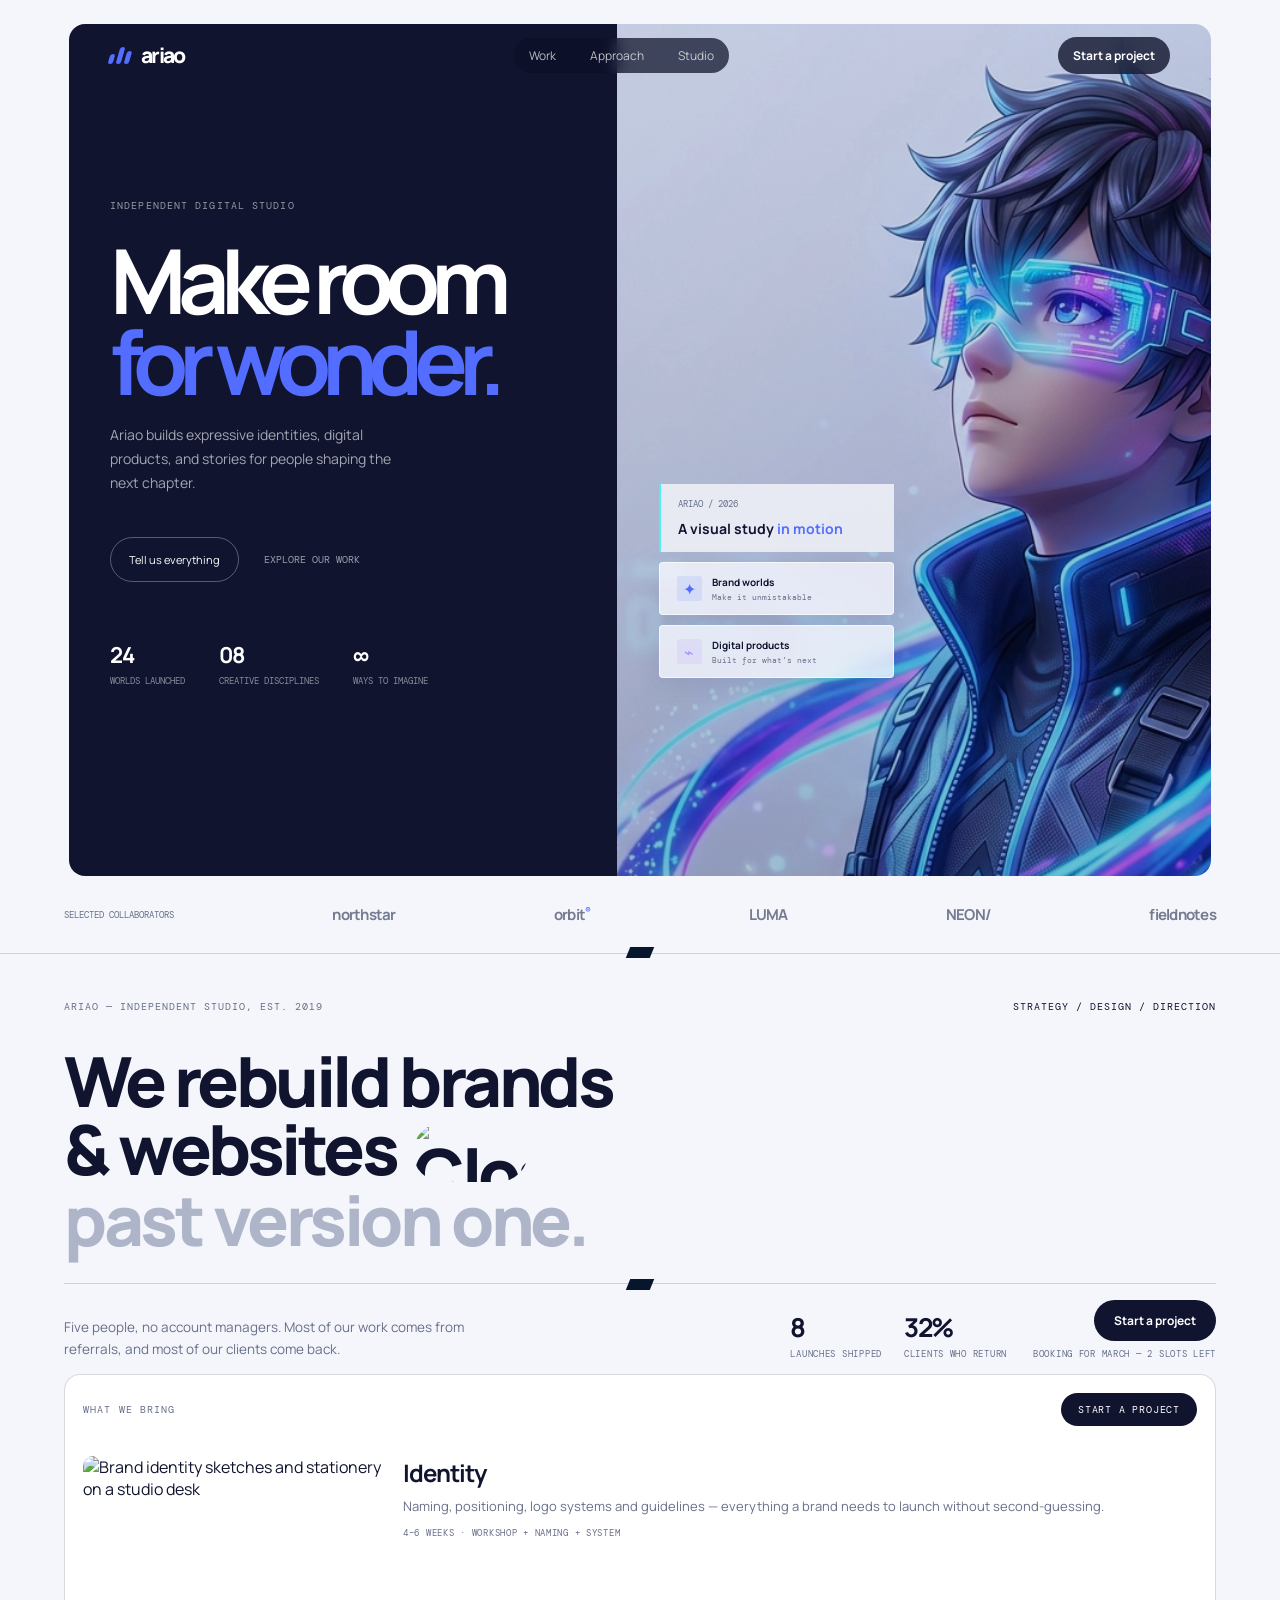
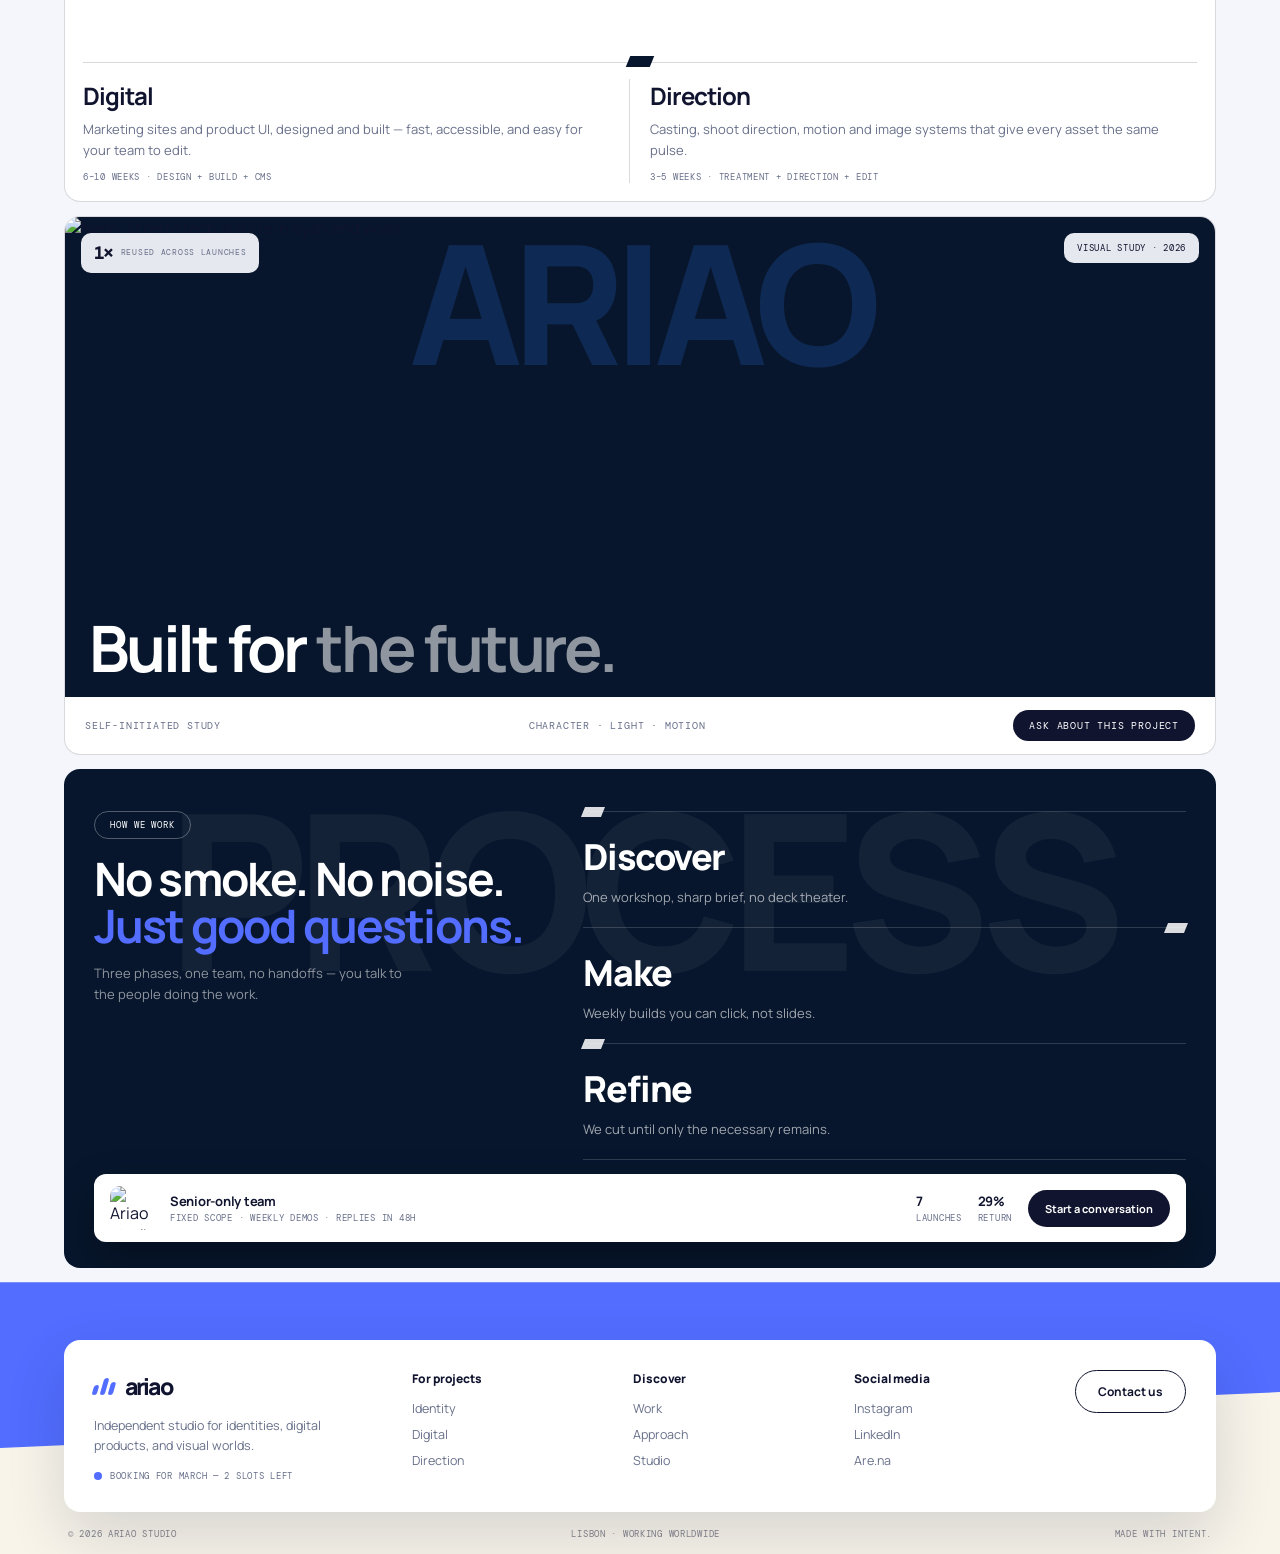
==== index.html @ 0fd0bdd4 "feat: add homepage" ====
<!doctype html>
<html lang="en">
  <head>
    <meta charset="UTF-8" />
    <meta name="viewport" content="width=device-width, initial-scale=1.0" />
    <meta name="description" content="Ariao is an independent studio for identities, digital products, and visual worlds." />
    <title>Ariao | Independent studio</title>
    <link rel="preconnect" href="https://fonts.googleapis.com" />
    <link rel="preconnect" href="https://fonts.gstatic.com" crossorigin />
    <link href="https://fonts.googleapis.com/css2?family=DM+Mono:wght@400;500&family=Manrope:wght@400;500;600;700;800&display=swap" rel="stylesheet" />
    <link rel="stylesheet" href="styles.css" />
  </head>
  <body>
    <div class="scroll-progress" aria-hidden="true"></div>
    <header class="topbar">
      <a class="logo" href="index.html"><span class="logo-symbol"><i></i><i></i><i></i></span>ariao</a>
      <input type="checkbox" id="nav-toggle" class="nav-toggle" aria-hidden="true" />
      <label for="nav-toggle" class="nav-burger" aria-label="Toggle navigation"><span></span><span></span><span></span></label>
      <nav aria-label="Primary navigation"><a href="work.html">Work</a><a href="approach.html">Approach</a><a href="studio.html">Studio</a></nav>
      <a class="contact-link" href="contact.html">Start a project</a>
    </header>

    <main id="home">
      <section class="hero">
        <div class="hero-intro">
          <p class="kicker">Independent digital studio</p>
          <h1>Make room<br /><span>for wonder.</span></h1>
          <p class="hero-description">Ariao builds expressive identities, digital products, and stories for people shaping the next chapter.</p>
          <div class="hero-actions"><a class="pill-link" href="contact.html">Tell us everything</a><a class="hero-work-link" href="work.html">Explore our work</a></div>
          <div class="hero-stats"><div><strong>24</strong><span>worlds launched</span></div><div><strong>08</strong><span>creative disciplines</span></div><div><strong>∞</strong><span>ways to imagine</span></div></div>
        </div>
        <div class="hero-visual">
          <img src="hero-character.jpg" alt="Futuristic character with luminous blue and magenta trails" />
          <div class="visual-stack">
            <div class="visual-caption"><span>Ariao / 2026</span><strong>A visual study <em>in motion</em></strong></div>
            <div class="floating-card card-brand"><span class="card-icon">✦</span><span><b>Brand worlds</b><small>Make it unmistakable</small></span></div>
            <div class="floating-card card-digital"><span class="card-icon">⌁</span><span><b>Digital products</b><small>Built for what’s next</small></span></div>
          </div>
        </div>
      </section>

      <section class="collaborators" aria-label="Selected collaborators">
        <span>Selected collaborators</span>
        <strong>northstar</strong><strong>orbit<small>®</small></strong><strong>LUMA</strong><strong>NEON/</strong><strong>fieldnotes</strong>
      </section>

      <section class="st reveal" id="studio">
        <p class="st-kicker">Ariao — independent studio, est. 2019 <span>Strategy / Design / Direction</span></p>
        <h2 class="st-title">
          <span>We rebuild brands</span>
          <span>&amp; websites <img class="st-inline" src="https://images.unsplash.com/photo-1558655146-9f40138edfeb?q=80&w=400&auto=format&fit=crop" alt="Close-up of brand identity work on a studio desk" loading="lazy" /></span>
          <span class="st-faint">past version one.</span>
        </h2>
        <div class="st-row">
          <p>Five people, no account managers. Most of our work comes from referrals, and most of our clients come back.</p>
          <span class="st-stats">
            <span><b>24</b><small>launches shipped</small></span>
            <span><b>95%</b><small>clients who return</small></span>
          </span>
          <span class="st-book">
            <a class="st-cta" href="contact.html">Start a project</a>
            <small>Booking for March — 2 slots left</small>
          </span>
        </div>
      </section>

      <section class="sv reveal" id="services">
        <div class="sv-panel">
          <div class="sv-head">
            <p class="kicker">What we bring</p>
            <a class="sv-cta" href="contact.html">Start a project</a>
          </div>
          <article class="sv-feat">
            <img src="https://images.unsplash.com/photo-1561070791-2526d30994b5?q=80&w=800&auto=format&fit=crop" alt="Brand identity sketches and stationery on a studio desk" loading="lazy" />
            <div>
              <h3>Identity</h3>
              <p>Naming, positioning, logo systems and guidelines — everything a brand needs to launch without second-guessing.</p>
              <span>4–6 weeks · Workshop + naming + system</span>
            </div>
          </article>
          <div class="sv-duo">
            <article>
              <h3>Digital</h3>
              <p>Marketing sites and product UI, designed and built — fast, accessible, and easy for your team to edit.</p>
              <span>6–10 weeks · Design + build + CMS</span>
            </article>
            <article>
              <h3>Direction</h3>
              <p>Casting, shoot direction, motion and image systems that give every asset the same pulse.</p>
              <span>3–5 weeks · Treatment + direction + edit</span>
            </article>
          </div>
        </div>
      </section>

      <section class="wk reveal" id="work">
        <div class="wk-panel">
          <div class="wk-cover">
            <img src="https://images.unsplash.com/photo-1550745165-9bc0b252726f?q=80&w=1400&auto=format&fit=crop" alt="Neon-lit retro tech still life in cyan and violet" />
            <span class="wk-giant" aria-hidden="true">ARIAO</span>
            <span class="wk-chip wk-chip-a"><b>3×</b><small>reused across launches</small></span>
            <span class="wk-chip wk-chip-b">visual study · 2026</span>
            <h2>Built for <i>the future.</i></h2>
          </div>
          <div class="wk-meta">
            <span>Self-initiated study</span>
            <span>Character · Light · Motion</span>
            <a href="mailto:hello@ariao.studio">Ask about this project</a>
          </div>
        </div>
      </section>

      <section class="ap reveal" id="approach">
        <div class="ap-panel">
          <span class="ap-word" aria-hidden="true">PROCESS</span>
          <div class="ap-body">
            <div class="ap-head">
              <p class="ap-pill">How we work</p>
              <h2>No smoke. No noise. <i>Just good questions.</i></h2>
              <p class="ap-sub">Three phases, one team, no handoffs — you talk to the people doing the work.</p>
            </div>
            <div class="ap-steps">
              <div class="ap-step"><div>
                  <span>Discover</span>
                  <p>One workshop, sharp brief, no deck theater.</p>
                </div>
              </div>
              <div class="ap-step"><div>
                  <span>Make</span>
                  <p>Weekly builds you can click, not slides.</p>
                </div>
              </div>
              <div class="ap-step"><div>
                  <span>Refine</span>
                  <p>We cut until only the necessary remains.</p>
                </div>
              </div>
            </div>
          </div>
          <div class="ap-proof">
            <img src="https://images.unsplash.com/photo-1522071820081-009f0129c71c?q=80&w=200&auto=format&fit=crop" alt="Ariao studio team at work" loading="lazy" />
            <span class="ap-who"><b>Senior-only team</b><small>Fixed scope · Weekly demos · Replies in 48h</small></span>
            <span class="ap-num ap-n1"><b>24</b><small>launches</small></span>
            <span class="ap-num ap-n2"><b>95%</b><small>return</small></span>
            <a href="contact.html">Start a conversation</a>
          </div>
        </div>
      </section>
    </main>

    <footer id="contact">
      <div class="ft-card">
        <div class="ft-brand">
          <a class="logo" href="index.html"><span class="logo-symbol"><i></i><i></i><i></i></span>ariao</a>
          <p>Independent studio for identities, digital products, and visual worlds.</p>
          <span class="ft-slot"><i></i>Booking for March — 2 slots left</span>
        </div>
        <div class="ft-col">
          <h4>For projects</h4>
          <a href="#services">Identity</a>
          <a href="#services">Digital</a>
          <a href="#services">Direction</a>
        </div>
        <div class="ft-col">
          <h4>Discover</h4>
          <a href="work.html">Work</a>
          <a href="approach.html">Approach</a>
          <a href="studio.html">Studio</a>
        </div>
        <div class="ft-col">
          <h4>Social media</h4>
          <a href="#">Instagram</a>
          <a href="#">LinkedIn</a>
          <a href="#">Are.na</a>
        </div>
        <a class="ft-contact" href="mailto:hello@ariao.studio">Contact us</a>
      </div>
      <div class="ft-bottom"><span>© 2026 Ariao Studio</span><span>Lisbon · Working worldwide</span><span>Made with intent.</span></div>
    </footer>
    <button class="to-top" type="button" aria-label="Scroll to top"><span>0%</span></button>
    <script src="script.js"></script>
  </body>
</html>
---- styles.css ----
:root {
  --text-primary: #10142f;
  --surface-dark: #07162c;
  --bg-page: #f4f6fb;
  --text-muted: #68708a;
  --accent-blue: #526dff;
  --accent-cyan: #4cf1ef;
  --accent-violet: #a88dff;
  --border-light: rgba(16, 20, 47, .16);
  --border-on-dark: rgba(255, 255, 255, .16);
}

* {
  box-sizing: border-box;
}

html {
  scroll-behavior: smooth;
}

body {
  margin: 0;
  background: var(--bg-page);
  color: var(--text-primary);
  font-family: Manrope, sans-serif;
}

a {
  color: inherit;
  text-decoration: none;
}

.scroll-progress {
  position: fixed;
  z-index: 20;
  top: 0;
  left: 0;
  width: 0;
  height: 3px;
  background: linear-gradient(90deg, var(--accent-blue), var(--accent-cyan));
  transition: width .08s linear;
}

/* ---------- Topbar (approved) ---------- */
.topbar {
  position: absolute;
  z-index: 10;
  top: 24px;
  left: 5vw;
  width: 90vw;
  height: 62px;
  padding: 0 3.5vw;
  display: flex;
  align-items: center;
  justify-content: space-between;
  color: #fff;
  font-size: 12px;
}

.logo {
  display: flex;
  align-items: center;
  gap: 10px;
  font-size: 21px;
  font-weight: 800;
  letter-spacing: -.08em;
}

.logo-symbol {
  display: flex;
  gap: 3px;
  align-items: end;
  transform: skew(-16deg);
}

.logo-symbol i {
  display: block;
  width: 5px;
  border-radius: 4px;
  background: var(--accent-blue);
}

.logo-symbol i:nth-child(1) {
  height: 10px;
}

.logo-symbol i:nth-child(2) {
  height: 17px;
}

.logo-symbol i:nth-child(3) {
  height: 13px;
}

nav {
  display: flex;
  gap: 34px;
  padding: 9px 15px;
  border-radius: 999px;
  background: rgba(12, 16, 40, .72);
  color: rgba(255, 255, 255, .72);
  backdrop-filter: blur(8px);
}

nav a:hover {
  color: #fff;
}

.contact-link {
  padding: 10px 15px;
  border-radius: 999px;
  background: rgba(12, 16, 40, .78);
  font-weight: 700;
  backdrop-filter: blur(8px);
}

.nav-toggle,
.nav-burger {
  display: none;
}

/* ---------- Hero (approved) ---------- */
.hero {
  margin: 24px 5vw 0;
  height: calc(100vh - 48px);
  min-height: 620px;
  display: grid;
  grid-template-columns: 43% 57%;
  border-radius: 16px;
  overflow: hidden;
  animation: hero-in .8s cubic-bezier(.2, .75, .25, 1) both;
}

.hero-intro {
  padding: clamp(120px, 18vh, 175px) 8vw 35px 5vw;
  background: var(--text-primary);
  color: #fff;
}

.kicker {
  margin: 0;
  font: 10px "DM Mono", monospace;
  letter-spacing: .11em;
  text-transform: uppercase;
  color: var(--text-muted);
}

.hero .kicker {
  color: rgba(255, 255, 255, .56);
}

h1 {
  margin: clamp(28px, 5vh, 43px) 0 25px;
  font-size: clamp(58px, 7.4vw, 108px);
  line-height: .86;
  letter-spacing: -.1em;
}

h1 span,
h2 i {
  font-style: normal;
  color: var(--accent-blue);
}

.hero-description {
  max-width: 285px;
  color: rgba(255, 255, 255, .62);
  font-size: 14px;
  line-height: 1.7;
}

.hero-actions {
  display: flex;
  align-items: center;
  gap: 25px;
}

.pill-link {
  display: inline-flex;
  align-items: center;
  gap: 24px;
  margin-top: 28px;
  padding: 14px 18px;
  border: 1px solid rgba(255, 255, 255, .3);
  border-radius: 999px;
  font-size: 11px;
  transition: background .25s, transform .25s;
}

.pill-link:hover {
  background: var(--accent-blue);
  transform: translateY(-3px);
}

.pill-link span {
  color: var(--accent-blue);
  font-size: 17px;
}

.hero-work-link {
  margin-top: 28px;
  color: rgba(255, 255, 255, .58);
  font: 10px "DM Mono", monospace;
  text-transform: uppercase;
}

.hero-stats {
  display: flex;
  gap: 34px;
  margin-top: clamp(35px, 7vh, 72px);
}

.hero-stats div {
  display: grid;
  gap: 5px;
}

.hero-stats strong {
  font-size: 22px;
  letter-spacing: -.07em;
}

.hero-stats span {
  font: 9px "DM Mono", monospace;
  color: rgba(255, 255, 255, .5);
  text-transform: uppercase;
}

.hero-visual {
  position: relative;
  overflow: hidden;
  background: #dbe1f3;
}

.hero-visual:after {
  content: "";
  position: absolute;
  inset: 0;
  background: linear-gradient(180deg, rgba(70, 81, 160, .05), rgba(14, 20, 59, .17));
}

.hero-visual img {
  width: 100%;
  height: 108%;
  object-fit: cover;
  object-position: 63% center;
  mix-blend-mode: multiply;
  animation: visual-drift 12s ease-in-out infinite alternate;
}

.visual-stack {
  position: absolute;
  z-index: 2;
  left: 7%;
  top: 54%;
  width: 235px;
  display: grid;
  gap: 10px;
}

.visual-caption {
  padding: 14px 17px;
  border-left: 2px solid var(--accent-cyan);
  background: rgba(244, 246, 251, .82);
  backdrop-filter: blur(8px);
  display: grid;
  gap: 9px;
  color: var(--text-primary);
}

.visual-caption span {
  font: 9px "DM Mono", monospace;
  text-transform: uppercase;
  color: var(--text-muted);
}

.visual-caption strong {
  font-size: 14px;
}

.visual-caption em {
  color: var(--accent-blue);
  font-style: normal;
}

.floating-card {
  display: flex;
  align-items: center;
  gap: 10px;
  width: 100%;
  padding: 12px 17px;
  border: 1px solid rgba(255, 255, 255, .65);
  border-radius: 4px;
  background: rgba(248, 249, 255, .78);
  box-shadow: 0 8px 25px rgba(34, 38, 93, .1);
  backdrop-filter: blur(10px);
  color: var(--text-primary);
}

.floating-card .card-icon {
  display: grid;
  place-items: center;
  width: 25px;
  height: 25px;
  border-radius: 3px;
  background: rgba(82, 114, 255, .12);
  color: var(--accent-blue);
}

.floating-card span:not(.card-icon) {
  display: grid;
  gap: 3px;
}

.floating-card b {
  font-size: 10px;
}

.floating-card small {
  font: 8px "DM Mono", monospace;
  color: var(--text-muted);
}

.card-digital .card-icon {
  background: rgba(168, 141, 255, .13);
  color: var(--accent-violet);
}

/* ---------- Collaborators (approved) ---------- */
.collaborators {
  display: flex;
  align-items: center;
  justify-content: space-between;
  padding: 28px 5vw;
  border-bottom: 1px solid var(--border-light);
  font-size: 15px;
  color: #747b90;
}

.collaborators>span {
  font: 9px "DM Mono", monospace;
  text-transform: uppercase;
  color: var(--text-muted);
}

.collaborators strong {
  font-weight: 700;
  letter-spacing: -.05em;
}

.collaborators small {
  color: var(--accent-blue);
  font-size: 9px;
  vertical-align: top;
}

/* ---------- Shared section shell ---------- */
.st,
.sv,
.wk,
.ap {
  padding: 14px 5vw 0;
}

.reveal {
  opacity: 0;
  transform: translateY(35px);
  transition: opacity .8s ease, transform .8s cubic-bezier(.2, .75, .25, 1);
}

.reveal.is-visible {
  opacity: 1;
  transform: none;
}

/* ---------- Statement (inspo: giant type, inline image, proof row) ---------- */
.st {
  padding-top: 46px;
}

.st-kicker {
  display: flex;
  justify-content: space-between;
  gap: 12px;
  margin: 0 0 22px;
  padding-bottom: 12px;
  font: 10px "DM Mono", monospace;
  letter-spacing: .1em;
  text-transform: uppercase;
  color: var(--text-muted);
}

.st-kicker span {
  color: var(--text-primary);
}

.st-title {
  margin: 0;
  font-size: clamp(34px, 5.4vw, 74px);
  font-weight: 800;
  line-height: .98;
  letter-spacing: -.05em;
}

.st-title>span {
  display: block;
}

.st-faint {
  color: #aeb5c9;
}

.st-inline {
  display: inline-block;
  width: clamp(74px, 9vw, 130px);
  height: clamp(38px, 4.6vw, 64px);
  object-fit: cover;
  border-radius: 999px;
  vertical-align: middle;
  margin: 0 6px;
  transform: translateY(-4px);
}

.st-row {
  display: grid;
  grid-template-columns: 1.4fr auto auto;
  gap: 26px;
  align-items: end;
  margin-top: 30px;
  padding-top: 16px;
  border-top: 1px solid var(--border-light);
}

.st-row>p {
  max-width: 430px;
  margin: 0;
  font-size: 13.5px;
  line-height: 1.65;
  color: var(--text-muted);
}

.st-stats {
  display: flex;
  gap: 22px;
}

.st-stats>span {
  display: grid;
  gap: 3px;
}

.st-stats b {
  font-size: 26px;
  letter-spacing: -.05em;
}

.st-stats small,
.st-book small {
  font: 9px "DM Mono", monospace;
  text-transform: uppercase;
  letter-spacing: .08em;
  color: var(--text-muted);
}

.st-book {
  display: grid;
  gap: 7px;
  justify-items: end;
  text-align: right;
}

.st-cta {
  display: inline-block;
  padding: 12px 20px;
  border-radius: 999px;
  background: var(--text-primary);
  color: #fff;
  font-size: 12px;
  font-weight: 700;
  transition: background .2s, transform .2s;
}

.st-cta:hover {
  background: var(--accent-blue);
  transform: translateY(-2px);
}

/* ---------- Services (inspo: feature card grid) ---------- */
.sv-panel {
  border: 1px solid var(--border-light);
  border-radius: 16px;
  background: #fff;
  padding: 18px;
}

.sv-head {
  display: flex;
  align-items: center;
  justify-content: space-between;
  gap: 12px;
  padding-bottom: 14px;
}

.sv-cta {
  padding: 10px 17px;
  border-radius: 999px;
  background: var(--text-primary);
  color: #fff;
  font: 10px "DM Mono", monospace;
  text-transform: uppercase;
  letter-spacing: .08em;
  transition: background .2s;
}

.sv-cta:hover {
  background: var(--accent-blue);
}

.sv-feat {
  display: grid;
  grid-template-columns: 300px 1fr;
  gap: 20px;
  margin-top: 16px;
  padding-bottom: 16px;
  border-bottom: 1px solid var(--border-light);
}

.sv-feat img {
  width: 100%;
  height: 190px;
  object-fit: cover;
  border-radius: 10px;
  display: block;
}

.sv-feat h3,
.sv-duo h3 {
  margin: 0 0 7px;
  font-size: 24px;
  letter-spacing: -.04em;
}

.sv-feat p,
.sv-duo p {
  margin: 0;
  font-size: 13px;
  line-height: 1.6;
  color: var(--text-muted);
}

.sv-feat span,
.sv-duo span {
  display: block;
  margin-top: 10px;
  font: 9px "DM Mono", monospace;
  text-transform: uppercase;
  letter-spacing: .08em;
  color: var(--text-muted);
}

.sv-duo {
  display: grid;
  grid-template-columns: 1fr 1fr;
  gap: 20px;
  margin-top: 16px;
}

.sv-duo article {
  padding-right: 20px;
  border-right: 1px solid var(--border-light);
}

.sv-duo article:last-child {
  border-right: 0;
  padding-right: 0;
}

/* ---------- Work (inspo: full-bleed cover, giant wordmark, floating chips) ---------- */
.wk-panel {
  border: 1px solid var(--border-light);
  border-radius: 16px;
  overflow: hidden;
  background: #fff;
}

.wk-cover {
  position: relative;
  height: min(56vw, 480px);
  overflow: hidden;
  background: var(--surface-dark);
}

.wk-cover>img {
  width: 100%;
  height: 100%;
  object-fit: cover;
  display: block;
  transition: transform .5s;
}

.wk-cover:hover>img {
  transform: scale(1.03);
}

.wk-giant {
  position: absolute;
  top: 2px;
  left: 0;
  right: 0;
  text-align: center;
  font-size: clamp(70px, 13vw, 180px);
  font-weight: 800;
  letter-spacing: -.06em;
  line-height: 1;
  color: rgba(255, 255, 255, .9);
  pointer-events: none;
  user-select: none;
  mix-blend-mode: overlay;
}

.wk-chip {
  position: absolute;
  z-index: 2;
  top: 16px;
  display: flex;
  align-items: center;
  gap: 8px;
  padding: 9px 13px;
  border-radius: 10px;
  background: rgba(244, 246, 251, .94);
  backdrop-filter: blur(6px);
  font: 9px "DM Mono", monospace;
  text-transform: uppercase;
  letter-spacing: .08em;
}

.wk-chip b {
  font-size: 17px;
  letter-spacing: -.04em;
}

.wk-chip small {
  color: var(--text-muted);
}

.wk-chip-a {
  left: 16px;
}

.wk-chip-b {
  right: 16px;
}

.wk-cover h2 {
  position: absolute;
  z-index: 2;
  left: 24px;
  bottom: 18px;
  margin: 0;
  font-size: clamp(34px, 5vw, 64px);
  line-height: .95;
  letter-spacing: -.05em;
  color: #fff;
}

.wk-cover h2 i {
  color: #fff;
  opacity: .55;
}

.wk-meta {
  display: flex;
  align-items: center;
  justify-content: space-between;
  gap: 14px;
  padding: 13px 20px;
  font: 10px "DM Mono", monospace;
  text-transform: uppercase;
  letter-spacing: .08em;
  color: var(--text-muted);
}

.wk-meta a {
  padding: 9px 16px;
  border-radius: 999px;
  background: var(--text-primary);
  color: #fff;
  transition: background .2s;
}

.wk-meta a:hover {
  background: var(--accent-blue);
}

/* ---------- Approach (deep navy panel, giant ghost wordmark, editorial split, hairline step rows) ---------- */
.ap-panel {
  position: relative;
  overflow: hidden;
  background: #07162c;
  color: #fff;
  border-radius: 16px;
  padding: 42px 30px 26px;
}

.ap-word {
  position: absolute;
  top: 10px;
  left: 50%;
  transform: translateX(-50%);
  font-size: clamp(96px, 17vw, 230px);
  font-weight: 800;
  letter-spacing: -.06em;
  line-height: 1;
  color: rgba(255, 255, 255, .055);
  pointer-events: none;
  user-select: none;
  white-space: nowrap;
}

.ap-body {
  position: relative;
  z-index: 1;
  display: grid;
  grid-template-columns: .85fr 1.15fr;
  gap: 44px;
  align-items: start;
}

.ap-pill {
  display: inline-block;
  margin: 0;
  padding: 7px 15px;
  border: 1px solid rgba(255, 255, 255, .3);
  border-radius: 999px;
  font: 9px "DM Mono", monospace;
  text-transform: uppercase;
  letter-spacing: .1em;
}

.ap-panel h2 {
  margin: 16px 0 0;
  font-size: clamp(28px, 3.6vw, 48px);
  line-height: 1.02;
  letter-spacing: -.04em;
}

.ap-sub {
  max-width: 330px;
  margin: 14px 0 0;
  font-size: 13px;
  line-height: 1.6;
  color: rgba(255, 255, 255, .55);
}

.ap-steps {
  position: relative;
  z-index: 1;
}

.ap-step {
  padding: 20px 0;
  border-top: 1px solid rgba(255, 255, 255, .16);
  transition: padding-left .25s, background .25s;
}

.ap-step:last-child {
  border-bottom: 1px solid rgba(255, 255, 255, .16);
}

.ap-step:hover {
  padding-left: 12px;
  background: rgba(255, 255, 255, .04);
}

.ap-step span {
  display: block;
  font-size: clamp(24px, 2.8vw, 38px);
  font-weight: 800;
  letter-spacing: -.04em;
}

.ap-step p {
  margin: 6px 0 0;
  font-size: 13px;
  line-height: 1.55;
  color: rgba(255, 255, 255, .62);
}

.ap-proof {
  position: relative;
  z-index: 1;
  display: flex;
  align-items: center;
  gap: 16px;
  margin-top: 14px;
  padding: 12px 16px;
  border-radius: 12px;
  background: #fff;
  color: var(--text-primary);
  text-align: left;
  box-shadow: 0 18px 40px rgba(0, 0, 0, .28);
}

.ap-proof img {
  width: 44px;
  height: 44px;
  object-fit: cover;
  border-radius: 10px;
  flex: none;
}

.ap-who,
.ap-num {
  display: grid;
  gap: 2px;
}

.ap-who {
  flex: 1;
}

.ap-who b,
.ap-num b {
  font-size: 13px;
  letter-spacing: -.02em;
}

.ap-who small,
.ap-num small {
  font: 9px "DM Mono", monospace;
  text-transform: uppercase;
  letter-spacing: .08em;
  color: var(--text-muted);
}

.ap-proof>a {
  margin-left: auto;
  padding: 11px 17px;
  border-radius: 999px;
  background: var(--text-primary);
  color: #fff;
  font-size: 11px;
  font-weight: 700;
  white-space: nowrap;
  transition: background .2s;
}

.ap-proof>a:hover {
  background: var(--accent-blue);
}

/* ---------- Footer (inspo: floating white card + link columns over slanted blue block on cream) ---------- */
footer {
  position: relative;
  overflow: hidden;
  margin-top: 14px;
  padding: 58px 5vw 14px;
  background: #f8f4ea;
}

footer::before {
  content: "";
  position: absolute;
  top: 0;
  left: -4%;
  width: 108%;
  height: 168px;
  background: var(--accent-blue);
  clip-path: polygon(0 0, 100% 0, 100% 64%, 0 100%);
}

.ft-card {
  position: relative;
  z-index: 1;
  display: grid;
  grid-template-columns: 1.5fr repeat(3, 1fr) auto;
  gap: 26px;
  align-items: start;
  padding: 30px;
  border-radius: 16px;
  background: #fff;
  box-shadow: 0 24px 60px rgba(16, 20, 47, .14);
}

.ft-brand .logo {
  color: var(--text-primary);
  font-size: 23px;
}

.ft-brand p {
  max-width: 230px;
  margin: 14px 0 0;
  font-size: 12.5px;
  line-height: 1.6;
  color: var(--text-muted);
}

.ft-slot {
  display: flex;
  align-items: center;
  gap: 8px;
  margin-top: 14px;
  font: 9px "DM Mono", monospace;
  text-transform: uppercase;
  letter-spacing: .08em;
  color: var(--text-muted);
}

.ft-slot i {
  width: 8px;
  height: 8px;
  border-radius: 50%;
  background: var(--accent-blue);
  animation: slot-pulse 1.6s ease-in-out infinite;
}

@keyframes slot-pulse {
  50% {
    opacity: .3;
  }
}

.ft-col {
  display: grid;
  gap: 9px;
  align-content: start;
}

.ft-col h4 {
  margin: 0 0 4px;
  font-size: 12px;
  font-weight: 800;
  letter-spacing: -.01em;
  color: var(--text-primary);
}

.ft-col a {
  font-size: 12.5px;
  color: var(--text-muted);
  transition: color .2s;
}

.ft-col a:hover {
  color: var(--accent-blue);
}

.ft-contact {
  display: inline-block;
  padding: 12px 22px;
  border: 1px solid var(--text-primary);
  border-radius: 999px;
  background: #fff;
  color: var(--text-primary);
  font-size: 12px;
  font-weight: 700;
  white-space: nowrap;
  transition: background .2s, color .2s;
}

.ft-contact:hover {
  background: var(--text-primary);
  color: #fff;
}

.ft-bottom {
  position: relative;
  z-index: 1;
  display: flex;
  justify-content: space-between;
  gap: 12px;
  padding: 16px 4px 0;
  font: 9px "DM Mono", monospace;
  text-transform: uppercase;
  letter-spacing: .08em;
  color: rgba(16, 20, 47, .5);
}

/* ---------- Motion ---------- */
@keyframes hero-in {
  from {
    opacity: 0;
    transform: translateY(18px);
  }

  to {
    opacity: 1;
    transform: none;
  }
}

@keyframes visual-drift {
  from {
    transform: scale(1);
  }

  to {
    transform: scale(1.045) translate3d(-1%, 1%, 0);
  }
}

/* ---------- Responsive ---------- */
@media(min-width: 761px) {
  .topbar {
    left: 5.4vw;
    width: 89.2vw;
    padding: 0 3.2vw;
  }

  .hero {
    margin: 24px 5.4vw 0;
    grid-template-columns: 48% 52%;
  }

  .hero-intro {
    padding: 175px 8vw 35px 3.2vw;
  }

  h1 {
    font-size: clamp(58px, 7vw, 96px);
    line-height: .9;
    margin: 28px 0 22px;
  }

  .hero-stats {
    margin-top: 58px;
  }
}

@media(max-width: 900px) {
  .sv-feat {
    grid-template-columns: 1fr;
  }

  .st-row {
    grid-template-columns: 1fr;
    align-items: start;
    gap: 18px;
  }

  .st-book {
    justify-items: start;
    text-align: left;
  }
}

@media(max-width: 760px) {
  .topbar {
    top: 16px;
    left: 3.5vw;
    width: 93vw;
    height: 62px;
    padding: 0 4vw;
  }

  .topbar nav {
    position: fixed;
    inset: 0;
    z-index: 15;
    display: none;
    flex-direction: column;
    justify-content: center;
    gap: 4px;
    padding: 96px 8vw 56px;
    border-radius: 0;
    background: #10142f;
    box-shadow: none;
  }

  .nav-toggle:checked~nav {
    display: flex;
  }

  body:has(.nav-toggle:checked) {
    overflow: hidden;
  }

  .topbar nav a {
    padding: 16px 0;
    border-top: 1px solid rgba(255, 255, 255, .16);
    border-radius: 0;
    font-size: clamp(36px, 11vw, 54px);
    font-weight: 800;
    letter-spacing: -.05em;
    color: #fff;
    transition: color .2s, padding-left .2s;
  }

  .topbar nav a:last-child {
    border-bottom: 1px solid rgba(255, 255, 255, .16);
  }

  .topbar nav a:first-child {
    border-bottom: 0;
    padding-bottom: 16px;
  }

  .topbar nav a:hover {
    color: var(--accent-cyan);
    padding-left: 10px;
    background: transparent;
  }

  .logo {
    position: relative;
    z-index: 16;
  }

  .nav-burger {
    position: relative;
    z-index: 16;
    display: flex;
    flex-direction: column;
    justify-content: center;
    gap: 4px;
    order: 2;
    width: 42px;
    height: 42px;
    padding: 0 11px;
    border-radius: 999px;
    background: rgba(12, 16, 40, .78);
    backdrop-filter: blur(8px);
    cursor: pointer;
  }

  .nav-burger span {
    display: block;
    height: 2px;
    border-radius: 2px;
    background: #fff;
    transition: transform .25s, opacity .25s;
  }

  .nav-toggle:checked~.nav-burger span:nth-child(1) {
    transform: translateY(6px) rotate(45deg);
  }

  .nav-toggle:checked~.nav-burger span:nth-child(2) {
    opacity: 0;
  }

  .nav-toggle:checked~.nav-burger span:nth-child(3) {
    transform: translateY(-6px) rotate(-45deg);
  }

  .contact-link {
    order: 1;
    margin-left: auto;
  }

  .hero {
    margin: 16px 5vw 0;
    display: block;
    height: auto;
    min-height: 0;
    border-radius: 16px;
    overflow: hidden;
  }

  .hero-intro {
    padding: 125px 8vw 65px;
  }

  .hero-visual {
    height: 510px;
  }

  .collaborators {
    flex-wrap: wrap;
    gap: 18px 28px;
  }

  .collaborators>span {
    width: 100%;
  }

  .st {
    padding-top: 34px;
  }

  .st-kicker span {
    display: none;
  }

  .sv-duo {
    grid-template-columns: 1fr;
    gap: 16px;
  }

  .sv-duo article {
    padding-right: 0;
    padding-bottom: 16px;
    border-right: 0;
    border-bottom: 1px solid var(--border-light);
  }

  .sv-duo article:last-child {
    border-bottom: 0;
    padding-bottom: 0;
  }

  .wk-giant {
    font-size: 56px;
  }

  .wk-chip-b {
    display: none;
  }

  .wk-cover {
    height: 400px;
  }

  .wk-meta {
    flex-wrap: wrap;
  }

  .ap-body {
    grid-template-columns: 1fr;
    gap: 24px;
  }

  .ap-proof {
    flex-wrap: wrap;
  }

  .ap-proof>a {
    margin-left: 0;
  }

  .ft-card {
    grid-template-columns: 1fr 1fr;
    gap: 22px;
    padding: 24px;
  }

  .ft-brand {
    grid-column: 1 / -1;
  }

  .ft-contact {
    grid-column: 1 / -1;
    justify-self: start;
  }

  .ft-bottom {
    flex-direction: column;
    align-items: flex-start;
    gap: 8px;
  }

  h1 {
    font-size: clamp(46px, 13vw, 64px);
  }

  .hero-stats {
    flex-wrap: wrap;
    gap: 18px 26px;
  }

  .st-title {
    font-size: clamp(30px, 9vw, 46px);
  }

  .st-inline {
    width: 64px;
    height: 34px;
  }

  .st-stats {
    flex-wrap: wrap;
  }

  .sv-feat img {
    height: 165px;
  }

  .wk-cover h2 {
    left: 16px;
    bottom: 14px;
    font-size: clamp(26px, 8vw, 40px);
  }

  .ap-panel {
    padding: 32px 18px 20px;
  }

  .ap-step span {
    font-size: 26px;
  }

  .ap-proof {
    display: grid;
    grid-template-columns: auto 1fr;
    grid-template-areas:
      "img who"
      "n1  n2"
      "cta cta";
    gap: 12px 14px;
    align-items: center;
  }

  .ap-proof img {
    grid-area: img;
  }

  .ap-who {
    grid-area: who;
  }

  .ap-n1 {
    grid-area: n1;
  }

  .ap-n2 {
    grid-area: n2;
  }

  .ap-proof>a {
    grid-area: cta;
    margin-left: 0;
    text-align: center;
  }

  .st,
  .sv,
  .wk,
  .ap {
    padding-left: 3.5vw;
    padding-right: 3.5vw;
  }

  footer {
    padding-left: 3.5vw;
    padding-right: 3.5vw;
  }

  .hero {
    margin-left: 3.5vw;
    margin-right: 3.5vw;
  }

  .collaborators {
    padding-left: 3.5vw;
    padding-right: 3.5vw;
  }
}

@media(max-width: 420px) {
  .contact-link {
    padding: 8px 11px;
    font-size: 11px;
  }

  .topbar {
    left: 12px;
    width: calc(100% - 24px);
    padding: 0 14px;
  }

  .ft-card {
    grid-template-columns: 1fr;
    padding: 22px 18px;
  }

  .collaborators {
    font-size: 13px;
    gap: 14px 20px;
  }

  .hero-intro {
    padding: 110px 7vw 55px;
  }

  .hero-visual {
    height: 430px;
  }

  .visual-stack {
    left: 5%;
    width: 215px;
  }

  .wk-cover {
    height: 330px;
  }

  .ap-proof {
    gap: 12px;
    padding: 12px;
  }

  .ap-proof>a {
    width: 100%;
    text-align: center;
  }

  .sv-panel {
    padding: 14px;
  }

  .ap-panel {
    padding: 26px 14px 16px;
  }

  .wk-meta {
    padding: 12px 14px;
  }

  .ft-card {
    padding: 20px 16px;
  }

  .st,
  .sv,
  .wk,
  .ap,
  footer {
    padding-left: 12px;
    padding-right: 12px;
  }

  .hero {
    margin-left: 12px;
    margin-right: 12px;
  }

  .collaborators {
    padding-left: 12px;
    padding-right: 12px;
  }
}

/* ---------- Subpages ---------- */
.page-topbar {
  color: var(--text-primary);
}

.page-topbar .contact-link {
  color: #fff;
}

.page-topbar nav a {
  padding-bottom: 4px;
  border-bottom: 1px solid transparent;
}

.page-topbar nav a:first-child {
  color: rgba(255, 255, 255, .72);
  border-bottom-color: transparent;
}

.page-topbar nav a.is-current {
  color: #fff;
  border-bottom-color: var(--accent-cyan);
}

.page-head {
  padding: 140px 5vw 6px;
}

.page-head .kicker {
  display: flex;
  justify-content: space-between;
  gap: 12px;
  margin-bottom: 22px;
  padding-bottom: 12px;
  border-bottom: 1px solid var(--border-light);
}

.page-head .kicker span {
  color: var(--text-primary);
}

.page-head h1 {
  margin: 14px 0 0;
  font-size: clamp(42px, 6.6vw, 88px);
  line-height: .96;
  letter-spacing: -.05em;
}

.page-head h1 i {
  font-style: normal;
  color: var(--accent-blue);
}

.page-head .lede {
  width: 100%;
  margin: 18px 0 0;
  font-size: 14.5px;
  line-height: 1.7;
  text-align: right;
  color: var(--text-muted);
}

.proj-list {
  display: grid;
  gap: 14px;
  padding: 24px 5vw 0;
}

.cut {
  display: flex;
  align-items: center;
  justify-content: center;
  height: 34px;
  margin: 42px 5vw 0;
}

.cut:before,
.cut:after {
  content: "";
  flex: 1;
  height: 1px;
  background: var(--border-light);
}

.cut span {
  width: 48px;
  height: 13px;
  margin: 0 16px;
  background: var(--surface-dark);
  transform: skewX(-22deg);
}

.cut span:after {
  content: "";
  display: block;
  width: 6px;
  height: 6px;
  margin: 3.5px 0 0 52px;
  background: var(--accent-cyan);
  transform: skewX(22deg);
}

.proj {
  position: relative;
  display: block;
  border: 1px solid var(--border-light);
  border-radius: 16px;
  overflow: hidden;
  background: #fff;
}

.proj:nth-child(odd) {
  background: #07162c;
  border-color: transparent;
  color: #fff;
}

.proj-visual {
  position: relative;
  height: clamp(260px, 34vw, 380px);
  margin: 40px 36px 0;
  border-radius: 14px;
  overflow: hidden;
  transform: rotate(-1.8deg);
  z-index: 1;
  box-shadow: 0 18px 44px rgba(7, 22, 44, .22);
}

.proj:nth-child(odd) .proj-visual {
  box-shadow: 0 22px 52px rgba(0, 0, 0, .45);
}

.proj-visual img {
  position: absolute;
  inset: 0;
  display: block;
  width: 100%;
  height: 100%;
  object-fit: cover;
  object-position: center;
}

.proj-visual:after {
  content: "";
  position: absolute;
  inset: 0;
  background: linear-gradient(to top, rgba(7, 22, 44, .85), rgba(7, 22, 44, 0) 55%);
}

.proj-visual h2 {
  position: absolute;
  left: 24px;
  right: 24px;
  bottom: 18px;
  z-index: 1;
  margin: 0;
  color: #fff;
  font-size: clamp(40px, 5vw, 74px);
  line-height: .92;
  letter-spacing: -.05em;
}

.proj-info {
  position: relative;
  display: grid;
  grid-template-columns: minmax(0, 1fr) minmax(200px, 280px);
  grid-template-areas: "case metric" "tags metric";
  align-items: start;
  gap: 18px 30px;
  padding: 54px 30px 30px;
}

.proj-case {
  grid-area: case;
  max-width: 620px;
}

.proj-tags {
  grid-area: tags;
  align-self: end;
}

.proj-metric {
  grid-area: metric;
}

.proj-num {
  font: 10px "DM Mono", monospace;
  letter-spacing: .1em;
  text-transform: uppercase;
  color: var(--text-muted);
}

.proj:nth-child(odd) .proj-num {
  color: rgba(255, 255, 255, .45);
}

.proj-case {
  display: grid;
  gap: 8px;
}

.proj-case p {
  margin: 0;
  font-size: 13px;
  line-height: 1.55;
  color: var(--text-muted);
}

.proj:nth-child(odd) .proj-case p {
  color: rgba(255, 255, 255, .6);
}

.proj-case b {
  display: inline-block;
  margin-right: 6px;
  font: 9px "DM Mono", monospace;
  text-transform: uppercase;
  letter-spacing: .08em;
  color: var(--text-primary);
  transform: translateY(-1px);
}

.proj:nth-child(odd) .proj-case b {
  color: #fff;
}

.proj-tags {
  display: flex;
  flex-wrap: wrap;
  gap: 7px 0;
  margin: 0;
  font: 9px "DM Mono", monospace;
  text-transform: uppercase;
  letter-spacing: .1em;
  color: var(--text-muted);
}

.proj-tags span:not(:first-child) {
  position: relative;
  padding-left: 20px;
}

.proj-tags span:not(:first-child):before {
  content: "";
  position: absolute;
  left: 5px;
  top: 50%;
  width: 9px;
  height: 8px;
  margin-top: -4px;
  background: var(--surface-dark);
  transform: skewX(-22deg);
}

.proj:nth-child(odd) .proj-tags {
  color: rgba(255, 255, 255, .45);
}

.proj:nth-child(odd) .proj-tags span:not(:first-child):before {
  background: rgba(255, 255, 255, .55);
}

.proj-metric {
  position: relative;
  display: flex;
  flex-direction: column;
  align-items: flex-start;
  gap: 7px;
  margin-top: 0;
  padding-top: 17px;
}

.proj-metric:before {
  content: "";
  position: absolute;
  top: 0;
  left: 0;
  right: 0;
  height: 1px;
  background: var(--border-light);
}

.proj-metric:after {
  content: "";
  position: absolute;
  top: -5px;
  left: 0;
  width: 24px;
  height: 11px;
  background: var(--surface-dark);
  transform: skewX(-22deg);
}

.proj:nth-child(odd) .proj-metric:before {
  background: rgba(255, 255, 255, .16);
}

.proj:nth-child(odd) .proj-metric:after {
  background: rgba(255, 255, 255, .85);
}

.proj-metric b {
  font-size: clamp(46px, 5.5vw, 78px);
  line-height: .9;
  letter-spacing: -.05em;
}

.proj-metric span {
  max-width: 260px;
  font: 10px "DM Mono", monospace;
  line-height: 1.5;
  text-transform: uppercase;
  letter-spacing: .06em;
  color: var(--text-muted);
}

.proj:nth-child(odd) .proj-metric span {
  color: rgba(255, 255, 255, .5);
}

.cols {
  display: grid;
  grid-template-columns: 1fr 1fr;
  gap: 26px;
  padding: 26px 5vw 0;
}

.cols p {
  margin: 0 0 14px;
  font-size: 14px;
  line-height: 1.75;
  color: var(--text-muted);
}

.cols p:last-child {
  margin-bottom: 0;
}

.big-stats {
  display: grid;
  grid-template-columns: repeat(4, 1fr);
  gap: 14px;
  margin: 28px 5vw 0;
  padding-top: 22px;
  border-top: 1px solid var(--border-light);
}

.big-stats div {
  display: grid;
  gap: 4px;
}

.big-stats b {
  font-size: clamp(30px, 4vw, 52px);
  letter-spacing: -.05em;
}

.big-stats span {
  font: 9px "DM Mono", monospace;
  text-transform: uppercase;
  letter-spacing: .08em;
  color: var(--text-muted);
}

.roster {
  padding: 30px 5vw 0;
}

.roster-row {
  display: flex;
  justify-content: space-between;
  gap: 14px;
  align-items: baseline;
  padding: 15px 0;
  border-top: 1px solid var(--border-light);
}

.roster-row:last-child {
  border-bottom: 1px solid var(--border-light);
}

.roster-row b {
  font-size: clamp(18px, 2.4vw, 26px);
  letter-spacing: -.03em;
}

.roster-row span {
  font: 10px "DM Mono", monospace;
  text-transform: uppercase;
  letter-spacing: .08em;
  color: var(--text-muted);
}

.phases {
  padding: 26px 5vw 0;
}

.phases-panel {
  padding: 8px 26px 26px;
  border-radius: 16px;
  background: #07162c;
  color: #fff;
}

.phases-panel .phase {
  border-top-color: rgba(255, 255, 255, .16);
}

.phases-panel .phase:last-child {
  border-bottom-color: rgba(255, 255, 255, .16);
}

.phases-panel .phase-tag {
  color: rgba(255, 255, 255, .5);
}

.phases-panel .phase li {
  color: rgba(255, 255, 255, .62);
}

.phases-panel .phase li:before {
  background: #fff;
}

.phase {
  display: grid;
  grid-template-columns: .8fr 1.2fr;
  gap: 24px;
  padding: 26px 0;
  border-top: 1px solid var(--border-light);
}

.phase:last-child {
  border-bottom: 1px solid var(--border-light);
}

.phase h3 {
  margin: 0;
  font-size: clamp(28px, 3.6vw, 46px);
  letter-spacing: -.04em;
}

.phase-tag {
  display: block;
  margin-top: 8px;
  font: 9px "DM Mono", monospace;
  text-transform: uppercase;
  letter-spacing: .08em;
  color: var(--text-muted);
}

.phase ul {
  display: grid;
  gap: 10px;
  margin: 0;
  padding: 0;
  list-style: none;
}

.phase li,
.checklist li {
  position: relative;
  padding-left: 18px;
  font-size: 13.5px;
  line-height: 1.6;
  color: var(--text-muted);
}

.phase li:before,
.checklist li:before {
  content: "";
  position: absolute;
  left: 0;
  top: 7px;
  width: 7px;
  height: 7px;
  border-radius: 2px;
  background: var(--text-primary);
}

.contact-grid {
  padding: 26px 5vw 0;
}

.contact-panel {
  display: grid;
  grid-template-columns: 1.2fr .8fr;
  gap: 26px;
  padding: 34px 30px;
  border-radius: 16px;
  background: #07162c;
  color: #fff;
}

.contact-panel .contact-mail {
  background: #fff;
  color: var(--text-primary);
}

.contact-panel .contact-mail:hover {
  background: var(--accent-blue);
  color: #fff;
}

.contact-panel .contact-note {
  color: rgba(255, 255, 255, .55);
}

.contact-panel .contact-note i {
  background: var(--accent-cyan);
}

.contact-panel .contact-side {
  background: rgba(255, 255, 255, .05);
  border-color: rgba(255, 255, 255, .13);
}

.contact-panel .contact-side h4 {
  color: rgba(255, 255, 255, .5);
}

.contact-panel .checklist li {
  color: rgba(255, 255, 255, .62);
}

.contact-panel .checklist li:before {
  background: #fff;
}

.contact-mail {
  display: inline-block;
  padding: 20px 30px;
  border-radius: 14px;
  background: var(--text-primary);
  color: #fff;
  font-size: clamp(17px, 2.4vw, 28px);
  font-weight: 800;
  letter-spacing: -.03em;
  transition: background .2s, transform .2s;
}

.contact-mail:hover {
  background: var(--accent-blue);
  transform: translateY(-3px);
}

.contact-note {
  display: flex;
  align-items: center;
  gap: 8px;
  margin: 16px 0 0;
  font: 10px "DM Mono", monospace;
  text-transform: uppercase;
  letter-spacing: .08em;
  color: var(--text-muted);
}

.contact-note i {
  width: 8px;
  height: 8px;
  border-radius: 50%;
  background: var(--accent-blue);
}

.contact-side {
  display: grid;
  gap: 16px;
  align-content: start;
  padding: 22px;
  border: 1px solid var(--border-light);
  border-radius: 16px;
  background: #fff;
}

.contact-side h4 {
  margin: 0;
  font: 9px "DM Mono", monospace;
  text-transform: uppercase;
  letter-spacing: .1em;
  color: var(--text-muted);
}

.checklist {
  display: grid;
  gap: 9px;
  margin: 0;
  padding: 0;
  list-style: none;
}

.cta-band {
  display: flex;
  flex-wrap: wrap;
  align-items: center;
  justify-content: space-between;
  gap: 18px;
  margin: 30px 5vw 0;
  padding: 34px 26px;
  border-radius: 16px;
  background: #07162c;
  color: #fff;
}

.cta-band h2 {
  margin: 0;
  max-width: 16ch;
  font-size: clamp(26px, 3.4vw, 44px);
  letter-spacing: -.04em;
}

.cta-band h2 i {
  font-style: normal;
  color: #fff;
  opacity: .55;
}

.cta-pill {
  display: inline-block;
  padding: 15px 24px;
  border-radius: 999px;
  background: #fff;
  color: var(--text-primary);
  font-size: 13px;
  font-weight: 700;
  transition: background .2s, color .2s, transform .2s;
}

.cta-pill:hover {
  background: var(--accent-blue);
  color: #fff;
  transform: translateY(-2px);
}

@media(max-width: 760px) {
  .page-head {
    padding: 118px 3.5vw 4px;
  }

  .proj-list,
  .cols,
  .phases,
  .contact-grid,
  .roster {
    padding-left: 3.5vw;
    padding-right: 3.5vw;
  }

  .proj-list {
    padding-top: 20px;
  }

  .proj-visual {
    height: 230px;
    margin: 18px 16px 0;
    transform: rotate(-1.6deg);
  }

  .proj-visual h2 {
    left: 16px;
    right: 16px;
    bottom: 12px;
    font-size: clamp(30px, 9vw, 46px);
  }

  .proj-info {
    grid-template-columns: 1fr;
    grid-template-areas: "case" "metric" "tags";
    gap: 16px;
    padding: 46px 18px 24px;
  }

  .proj-metric b {
    font-size: clamp(38px, 9vw, 54px);
  }

  .cols {
    grid-template-columns: 1fr;
    padding-top: 22px;
  }

  .big-stats {
    grid-template-columns: repeat(2, 1fr);
    margin-left: 3.5vw;
    margin-right: 3.5vw;
  }

  .phase {
    grid-template-columns: 1fr;
    gap: 14px;
  }

  .contact-panel {
    grid-template-columns: 1fr;
    padding: 26px 20px;
  }

  .cta-band {
    margin: 24px 3.5vw 0;
    padding: 26px 18px;
  }
}

@media(max-width: 420px) {
  .page-head,
  .proj-list,
  .cols,
  .phases,
  .contact-grid,
  .roster {
    padding-left: 12px;
    padding-right: 12px;
  }

  .big-stats {
    margin-left: 12px;
    margin-right: 12px;
  }

  .cta-band {
    margin-left: 12px;
    margin-right: 12px;
  }

  .contact-mail {
    padding: 16px 20px;
    font-size: 16px;
  }
}


/* ---------- Alternating ticks on repeating rows (one edge per line) ---------- */
.roster-row,
.phase,
.ap-step {
  position: relative;
}

.roster-row:before,
.phases-panel .phase:before,
.ap-panel .ap-step:before {
  content: "";
  position: absolute;
  top: -5px;
  width: 20px;
  height: 10px;
  background: var(--surface-dark);
  transform: skewX(-22deg);
}

.roster-row:nth-child(even):before,
.phases-panel .phase:nth-child(even):before,
.ap-panel .ap-step:nth-child(even):before {
  left: auto;
  right: 0;
}

.phases-panel .phase:before,
.ap-panel .ap-step:before {
  background: rgba(255, 255, 255, .85);
}

/* ---------- Landing page: centered slanted bar on remaining plain lines ---------- */
.collaborators,
.st-kicker,
.st-row,
.sv-head,
.sv-feat,
.page-head .kicker {
  position: relative;
}

.collaborators:before,
.sv-feat:before,
.page-head .kicker:before {
  content: "";
  position: absolute;
  bottom: -5px;
  left: 50%;
  margin-left: -12px;
  width: 24px;
  height: 11px;
  background: var(--surface-dark);
  transform: skewX(-22deg);
}

.st-row:before {
  content: "";
  position: absolute;
  top: -5px;
  left: 50%;
  margin-left: -12px;
  width: 24px;
  height: 11px;
  background: var(--surface-dark);
  transform: skewX(-22deg);
}

.phases-panel .phase:first-child {
  border-top: 0;
  padding-top: 18px;
}

.phases-panel .phase:first-child:before {
  display: none;
}

/* ---------- Scroll to top: slanted percent block ---------- */
.to-top {
  position: fixed;
  right: 20px;
  bottom: 20px;
  z-index: 20;
  width: 58px;
  height: 58px;
  padding: 0;
  border: 0;
  background: var(--surface-dark);
  color: #fff;
  font: 700 11px "DM Mono", monospace;
  letter-spacing: .04em;
  text-transform: uppercase;
  cursor: pointer;
  opacity: 0;
  transform: translateY(14px) skewX(-22deg);
  pointer-events: none;
  transition: opacity .25s, transform .25s, background .2s;
}

.to-top.is-shown {
  opacity: 1;
  transform: skewX(-22deg);
  pointer-events: auto;
}

.to-top:hover {
  background: var(--accent-blue);
}

.to-top span {
  display: block;
  transform: skewX(22deg);
}
/* ---------- Work: sticky card deck (desktop) ---------- */
@media (min-width: 761px) {
  .proj {
    position: sticky;
  }

  .proj:nth-child(1) { top: 24px; }
  .proj:nth-child(2) { top: 38px; }
  .proj:nth-child(3) { top: 52px; }
  .proj:nth-child(4) { top: 66px; }
  .proj:nth-child(5) { top: 80px; }

  .proj-list {
    max-width: 1120px;
    margin-left: auto;
    margin-right: auto;
  }

  .proj-visual {
    width: min(820px, 74%);
    height: clamp(240px, 26vw, 340px);
    margin: 40px auto 0;
  }

  .proj-info {
    width: min(820px, 74%);
    margin: 0 auto;
    padding: 54px 0 46px;
  }
}
/* ---------- Work: sticky card deck (mobile) ---------- */
@media (max-width: 760px) {
  .proj {
    position: sticky;
  }

  .proj:nth-child(1) { top: 10px; }
  .proj:nth-child(2) { top: 18px; }
  .proj:nth-child(3) { top: 26px; }
  .proj:nth-child(4) { top: 34px; }
  .proj:nth-child(5) { top: 42px; }

  .proj-visual {
    height: 190px;
    margin: 14px 14px 0;
  }

  .proj-info {
    gap: 13px;
    padding: 38px 16px 20px;
  }
}
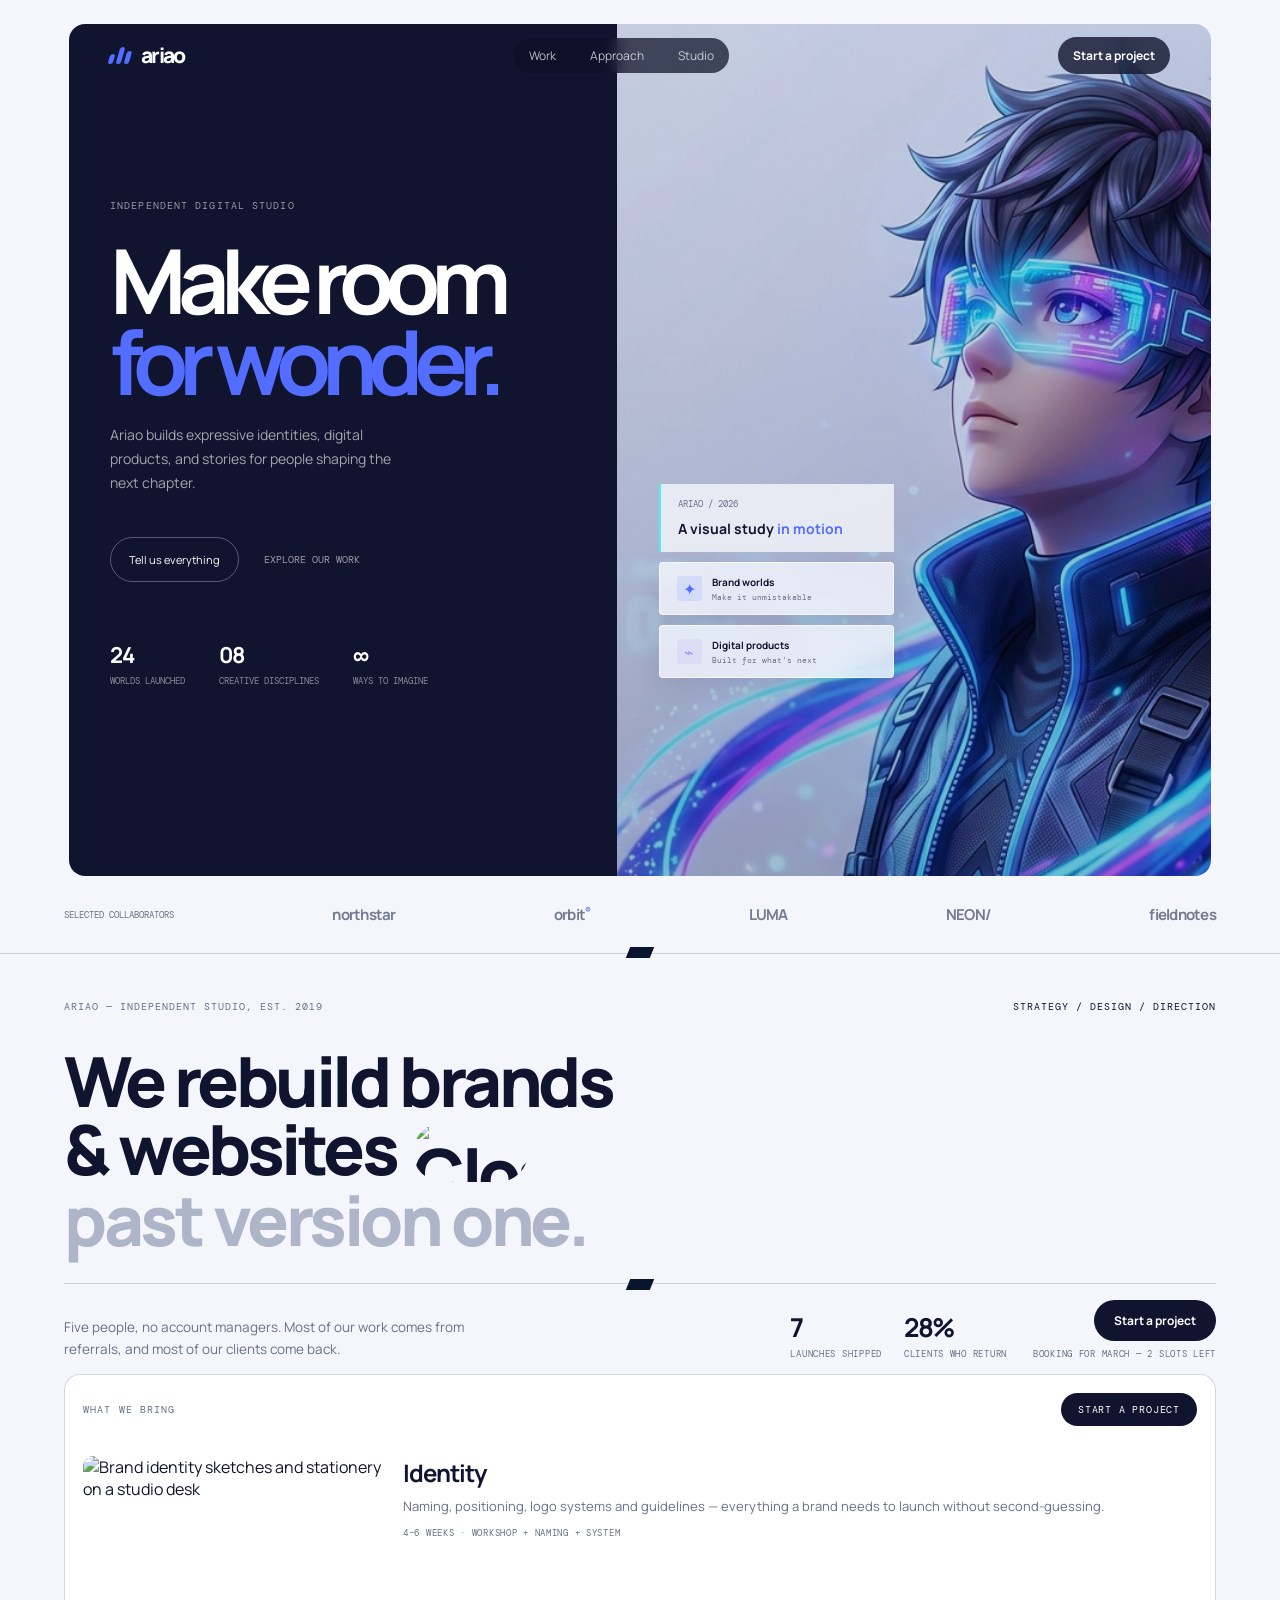
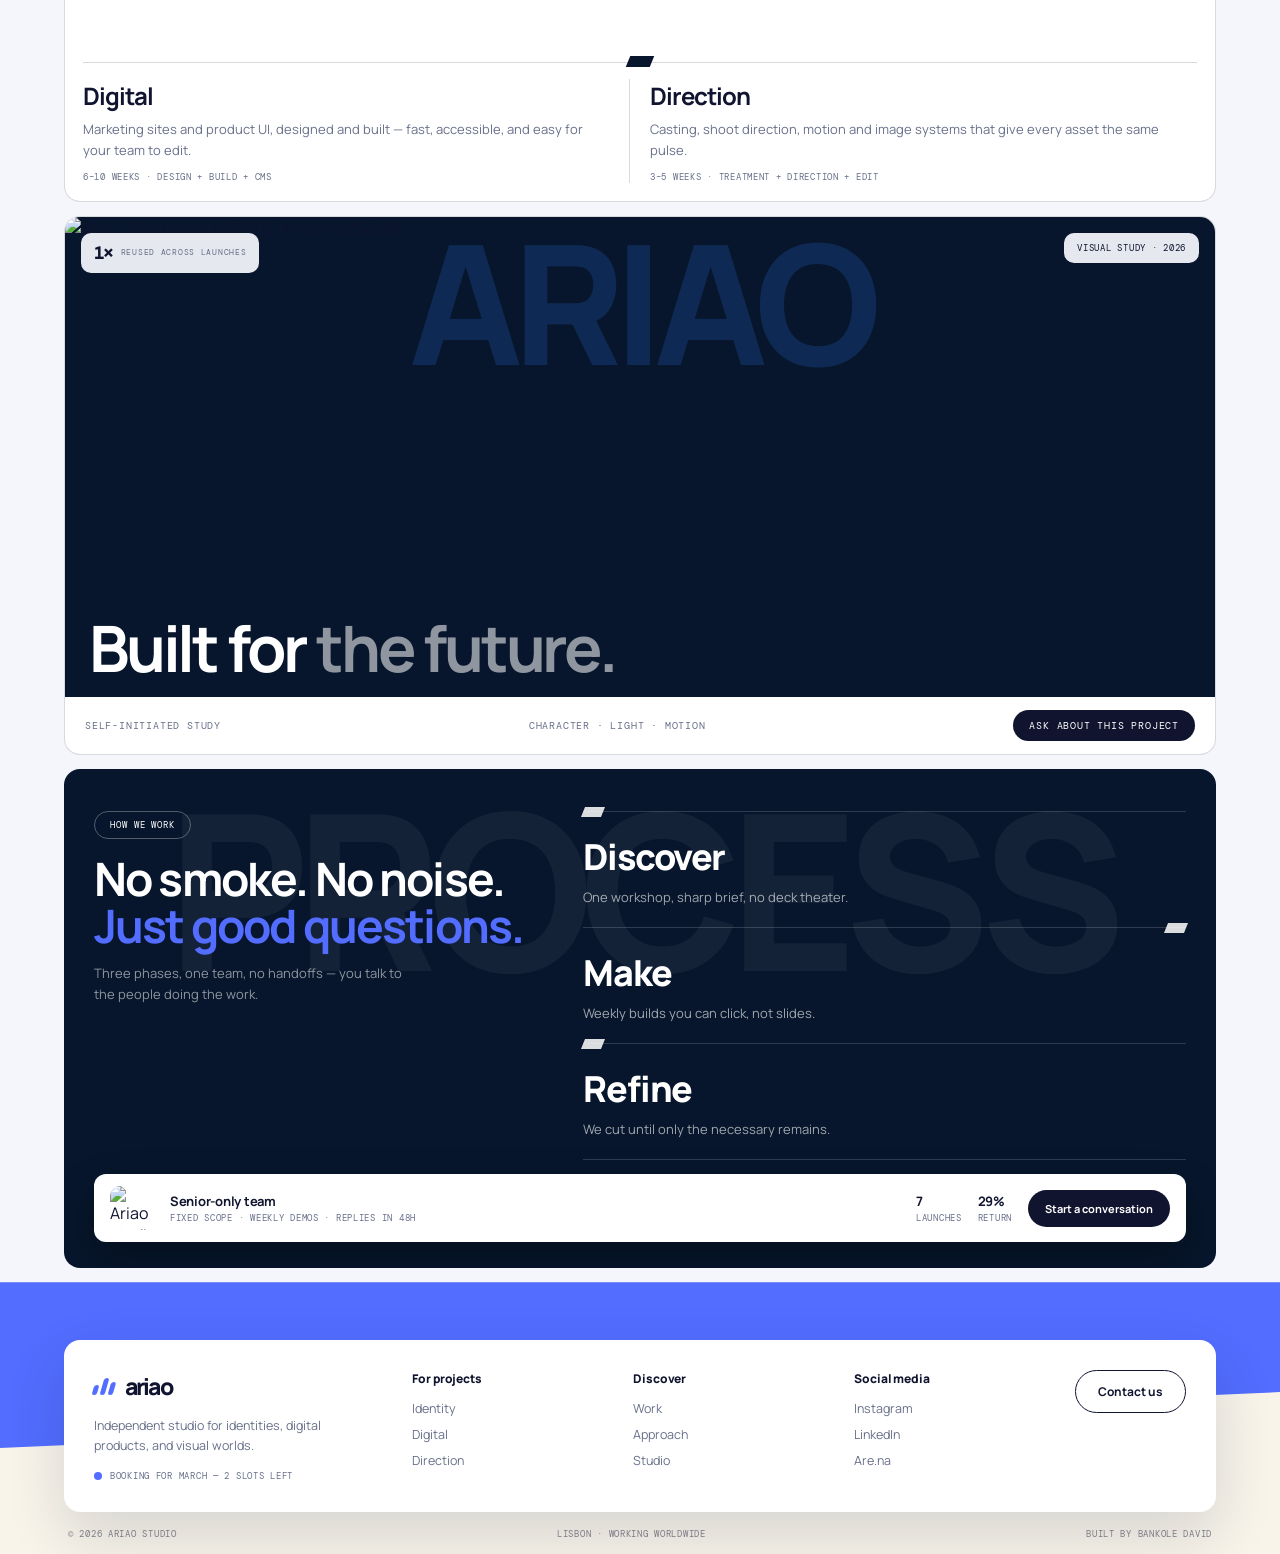
==== commit 977b1496: "feat: add footer attribution" ====
--- a/index.html
+++ b/index.html
@@ -175,7 +175,7 @@
         </div>
         <a class="ft-contact" href="mailto:hello@ariao.studio">Contact us</a>
       </div>
-      <div class="ft-bottom"><span>© 2026 Ariao Studio</span><span>Lisbon · Working worldwide</span><span>Made with intent.</span></div>
+      <div class="ft-bottom"><span>© 2026 Ariao Studio</span><span>Lisbon · Working worldwide</span><span>Built by <a href="https://devolabanks.xyz">Bankole David</a></span></div>
     </footer>
     <button class="to-top" type="button" aria-label="Scroll to top"><span>0%</span></button>
     <script src="script.js"></script>
